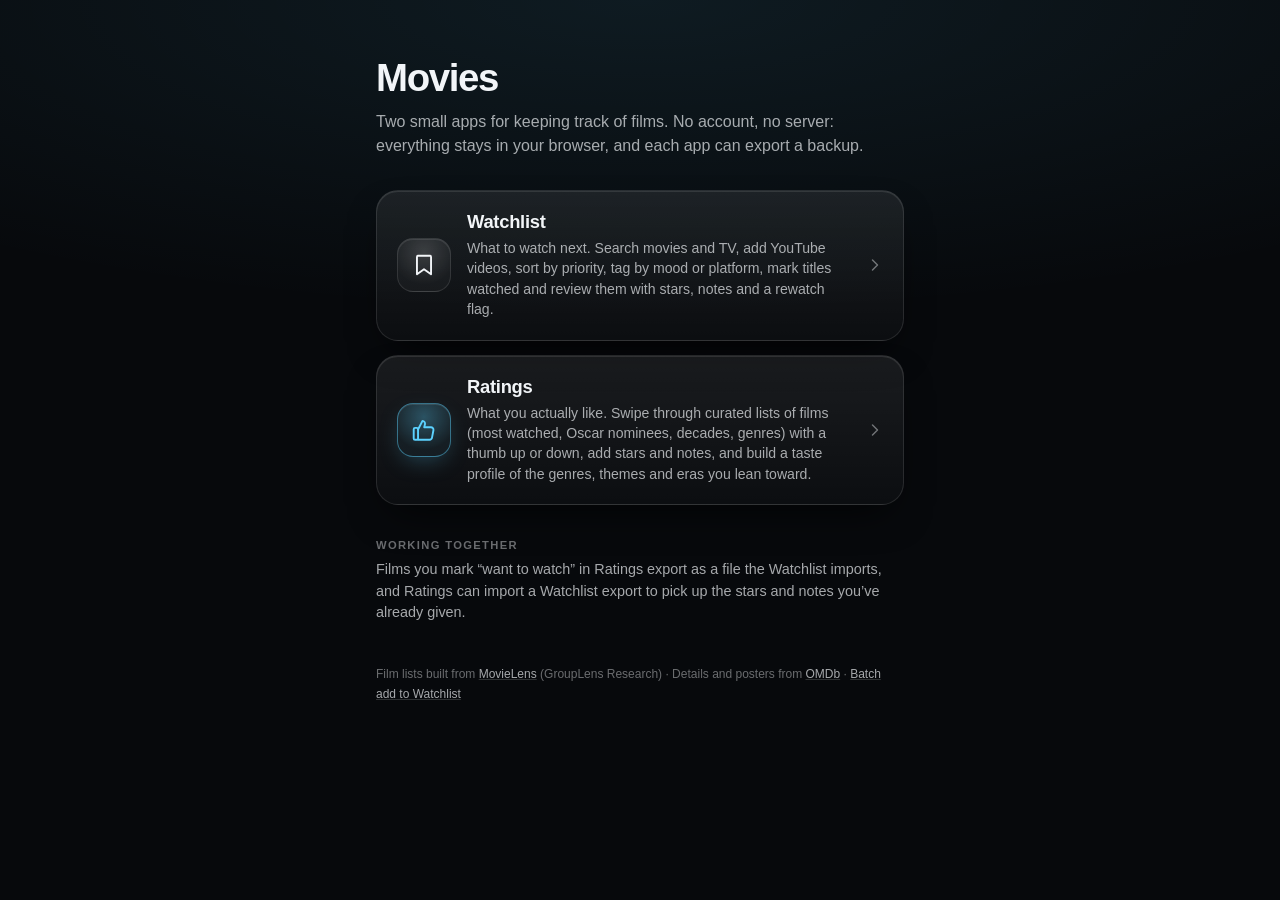
==== index.html @ 8b5b9c66 "Add landing page linking the watchlist and ratings apps index.html describes both apps and how they " ====
<!DOCTYPE html>
<!--
  Landing page: points to the two apps in this project.
-->
<html lang="en">
<head>
<meta charset="UTF-8">
<meta name="viewport" content="width=device-width, initial-scale=1.0, viewport-fit=cover">
<meta http-equiv="Content-Security-Policy" content="default-src 'self'; script-src 'none'; style-src 'self'; img-src 'self'; object-src 'none'; base-uri 'self'; form-action 'none'; frame-ancestors 'none'; upgrade-insecure-requests;">
<meta name="referrer" content="no-referrer">
<meta name="theme-color" content="#07090c">
<meta name="description" content="A movie watchlist and a swipe feed for rating films and building a taste profile. Everything stays in your browser.">
<link rel="apple-touch-icon" href="/watchlist/movie.png">
<link rel="icon" type="image/png" href="/watchlist/movie.png">
<title>Movies</title>
<link rel="stylesheet" href="index.css?v=__APP_VERSION__">
</head>
<body>
<main class="page">
  <header class="intro">
    <h1>Movies</h1>
    <p>Two small apps for keeping track of films. No account, no server: everything stays in your browser, and each app can export a backup.</p>
  </header>

  <a class="app-card" href="watchlist.html">
    <span class="app-icon" aria-hidden="true">
      <svg viewBox="0 0 24 24"><path d="M6.5 3.5h11a1 1 0 0 1 1 1v16l-6.5-4.6-6.5 4.6v-16a1 1 0 0 1 1-1Z"/></svg>
    </span>
    <span class="app-text">
      <span class="app-name">Watchlist</span>
      <span class="app-description">What to watch next. Search movies and TV, add YouTube videos, sort by priority, tag by mood or platform, mark titles watched and review them with stars, notes and a rewatch flag.</span>
    </span>
    <svg class="arrow" viewBox="0 0 24 24" aria-hidden="true"><path d="m9 6 6 6-6 6"/></svg>
  </a>

  <a class="app-card accent" href="ratings.html">
    <span class="app-icon" aria-hidden="true">
      <svg viewBox="0 0 24 24"><rect x="2.5" y="10" width="4" height="11" rx="1.2"/><path d="M6.5 11.5 10.6 3.6c1.6.1 2.7 1.5 2.3 3.1L12.2 9.5h6.2a2.3 2.3 0 0 1 2.3 2.7l-1.3 6.9A2.3 2.3 0 0 1 17.1 21H6.5"/></svg>
    </span>
    <span class="app-text">
      <span class="app-name">Ratings</span>
      <span class="app-description">What you actually like. Swipe through curated lists of films (most watched, Oscar nominees, decades, genres) with a thumb up or down, add stars and notes, and build a taste profile of the genres, themes and eras you lean toward.</span>
    </span>
    <svg class="arrow" viewBox="0 0 24 24" aria-hidden="true"><path d="m9 6 6 6-6 6"/></svg>
  </a>

  <section class="together">
    <h2>Working together</h2>
    <p>Films you mark “want to watch” in Ratings export as a file the Watchlist imports, and Ratings can import a Watchlist export to pick up the stars and notes you’ve already given.</p>
  </section>

  <footer class="credits">
    Film lists built from <a href="https://grouplens.org/datasets/movielens/" rel="noopener">MovieLens</a> (GroupLens Research) ·
    Details and posters from <a href="https://www.omdbapi.com/" rel="noopener">OMDb</a> ·
    <a href="batch-upload.html">Batch add to Watchlist</a>
  </footer>
</main>
</body>
</html>
---- index.css ----
/* ============================================================================
   LANDING PAGE
   Same look as ratings.css: monochrome on near-black, frosted glass, one
   cool accent.
   ============================================================================ */

:root {
  --bg: #07090c;
  --ink: #f2f5f8;
  --ink-2: rgba(242, 245, 248, 0.68);
  --ink-3: rgba(242, 245, 248, 0.42);
  --hairline: rgba(255, 255, 255, 0.11);
  --highlight: inset 0 1px 0 rgba(255, 255, 255, 0.10);
  --accent: #5cd2ff;
  --accent-soft: rgba(92, 210, 255, 0.14);
  --accent-edge: rgba(92, 210, 255, 0.45);
  --accent-glow: rgba(92, 210, 255, 0.35);
  --spring: cubic-bezier(0.34, 1.56, 0.64, 1);
  --ease: cubic-bezier(0.2, 0.8, 0.2, 1);
}

* {
  box-sizing: border-box;
}

html {
  background: var(--bg);
}

body {
  margin: 0;
  min-height: 100vh;
  background: radial-gradient(120% 50% at 50% 0%, rgba(92, 210, 255, 0.09), transparent 70%) var(--bg);
  color: var(--ink);
  font-family: -apple-system, BlinkMacSystemFont, 'SF Pro Text', 'Segoe UI', Roboto, 'Helvetica Neue', sans-serif;
  -webkit-font-smoothing: antialiased;
}

.page {
  max-width: 560px;
  margin: 0 auto;
  padding: calc(env(safe-area-inset-top, 0px) + 56px) 16px calc(env(safe-area-inset-bottom, 0px) + 40px);
}

.intro h1 {
  margin: 0 0 10px;
  font-size: 2.4rem;
  font-weight: 750;
  letter-spacing: -0.035em;
}

.intro p {
  margin: 0 0 32px;
  font-size: 1rem;
  line-height: 1.5;
  color: var(--ink-2);
}

.app-card {
  display: flex;
  align-items: center;
  gap: 16px;
  margin-bottom: 14px;
  padding: 20px 18px 20px 20px;
  border: 1px solid var(--hairline);
  border-radius: 22px;
  background: linear-gradient(180deg, rgba(255, 255, 255, 0.08), rgba(255, 255, 255, 0.025));
  box-shadow: var(--highlight), 0 18px 40px -16px rgba(0, 0, 0, 0.8);
  color: inherit;
  text-decoration: none;
  transition: transform 0.35s var(--spring), border-color 0.25s var(--ease), box-shadow 0.25s var(--ease);
}

.app-icon {
  flex: none;
  display: grid;
  place-items: center;
  width: 54px;
  height: 54px;
  border: 1px solid var(--hairline);
  border-radius: 16px;
  background: radial-gradient(circle at 50% 25%, rgba(255, 255, 255, 0.16), rgba(255, 255, 255, 0.03) 70%);
  box-shadow: var(--highlight);
  color: var(--ink);
}

.accent .app-icon {
  border-color: var(--accent-edge);
  background: radial-gradient(circle at 50% 25%, rgba(92, 210, 255, 0.32), rgba(92, 210, 255, 0.06) 70%);
  box-shadow: var(--highlight), 0 8px 24px -8px var(--accent-glow);
  color: var(--accent);
}

svg {
  fill: none;
  stroke: currentColor;
  stroke-width: 1.75;
  stroke-linecap: round;
  stroke-linejoin: round;
}

.app-icon svg {
  width: 26px;
  height: 26px;
}

.app-text {
  flex: 1;
  min-width: 0;
  display: flex;
  flex-direction: column;
  gap: 5px;
}

.app-name {
  font-size: 1.15rem;
  font-weight: 700;
  letter-spacing: -0.015em;
}

.app-description {
  font-size: 0.88rem;
  line-height: 1.45;
  color: var(--ink-2);
}

.arrow {
  flex: none;
  width: 20px;
  height: 20px;
  color: var(--ink-3);
  transition: transform 0.3s var(--spring), color 0.2s var(--ease);
}

@media (hover: hover) {
  .app-card:hover {
    transform: translateY(-2px);
    border-color: rgba(255, 255, 255, 0.22);
  }

  .app-card.accent:hover {
    border-color: var(--accent-edge);
    box-shadow: var(--highlight), 0 0 0 5px var(--accent-soft), 0 18px 40px -16px rgba(0, 0, 0, 0.8);
  }

  .app-card:hover .arrow {
    transform: translateX(3px);
    color: var(--accent);
  }
}

.app-card:active {
  transform: scale(0.98);
}

.app-card:focus-visible {
  outline: 2px solid var(--accent);
  outline-offset: 3px;
}

.together {
  margin-top: 34px;
}

.together h2 {
  margin: 0 0 8px;
  font-size: 0.7rem;
  font-weight: 650;
  text-transform: uppercase;
  letter-spacing: 0.12em;
  color: var(--ink-3);
}

.together p {
  margin: 0;
  font-size: 0.9rem;
  line-height: 1.5;
  color: var(--ink-2);
}

.credits {
  margin-top: 40px;
  font-size: 0.75rem;
  line-height: 1.7;
  color: var(--ink-3);
}

.credits a {
  color: var(--ink-2);
  text-decoration-color: rgba(242, 245, 248, 0.16);
}

@media (prefers-reduced-motion: reduce) {
  .app-card,
  .arrow {
    transition: none;
  }
}
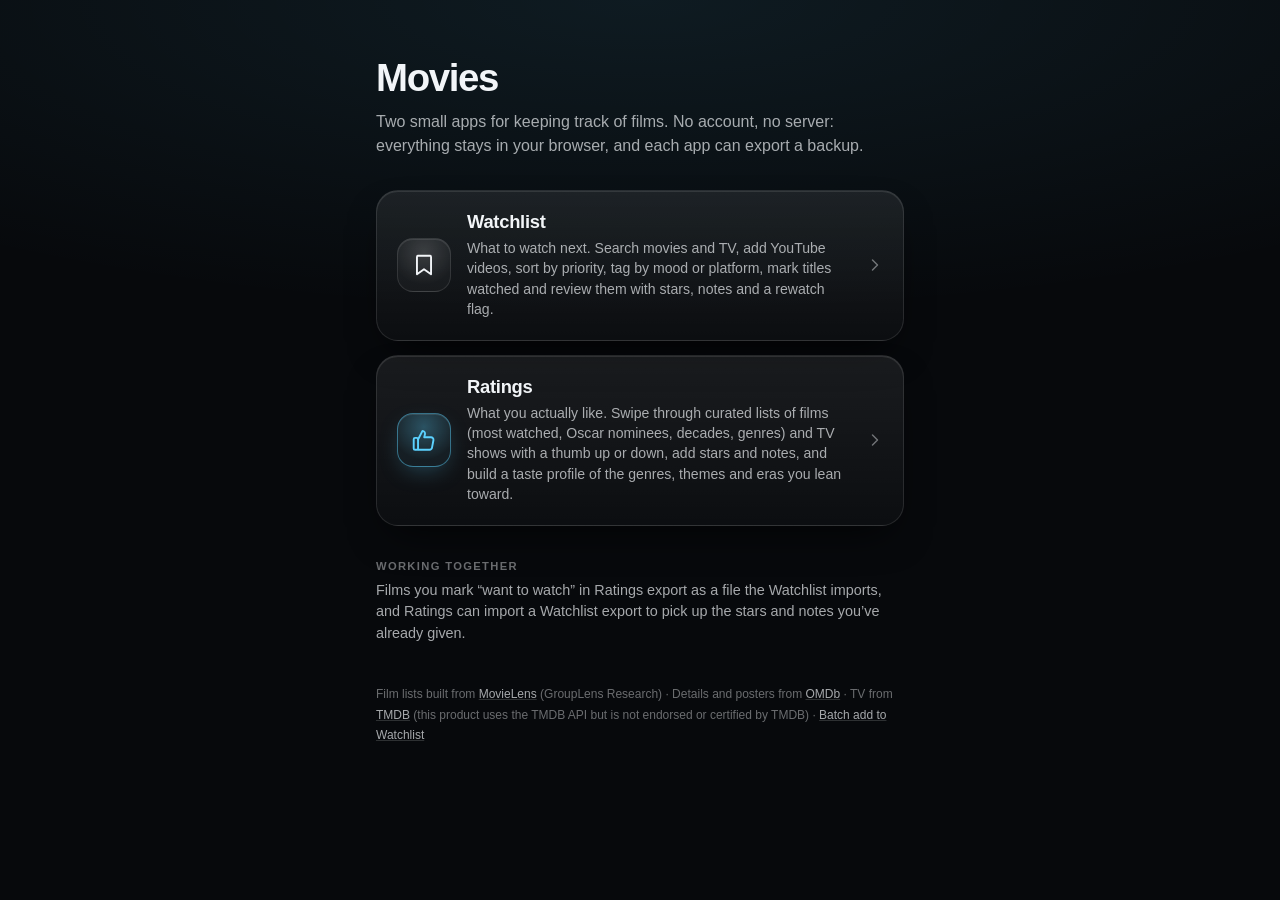
==== commit 70367daa: "Add TV shows to the ratings page via TMDB Enter a free TMDB key in Settings (kept on that device onl" ====
--- a/index.html
+++ b/index.html
@@ -39,7 +39,7 @@
     </span>
     <span class="app-text">
       <span class="app-name">Ratings</span>
-      <span class="app-description">What you actually like. Swipe through curated lists of films (most watched, Oscar nominees, decades, genres) with a thumb up or down, add stars and notes, and build a taste profile of the genres, themes and eras you lean toward.</span>
+      <span class="app-description">What you actually like. Swipe through curated lists of films (most watched, Oscar nominees, decades, genres) and TV shows with a thumb up or down, add stars and notes, and build a taste profile of the genres, themes and eras you lean toward.</span>
     </span>
     <svg class="arrow" viewBox="0 0 24 24" aria-hidden="true"><path d="m9 6 6 6-6 6"/></svg>
   </a>
@@ -52,6 +52,7 @@
   <footer class="credits">
     Film lists built from <a href="https://grouplens.org/datasets/movielens/" rel="noopener">MovieLens</a> (GroupLens Research) ·
     Details and posters from <a href="https://www.omdbapi.com/" rel="noopener">OMDb</a> ·
+    TV from <a href="https://www.themoviedb.org/" rel="noopener">TMDB</a> (this product uses the TMDB API but is not endorsed or certified by TMDB) ·
     <a href="batch-upload.html">Batch add to Watchlist</a>
   </footer>
 </main>
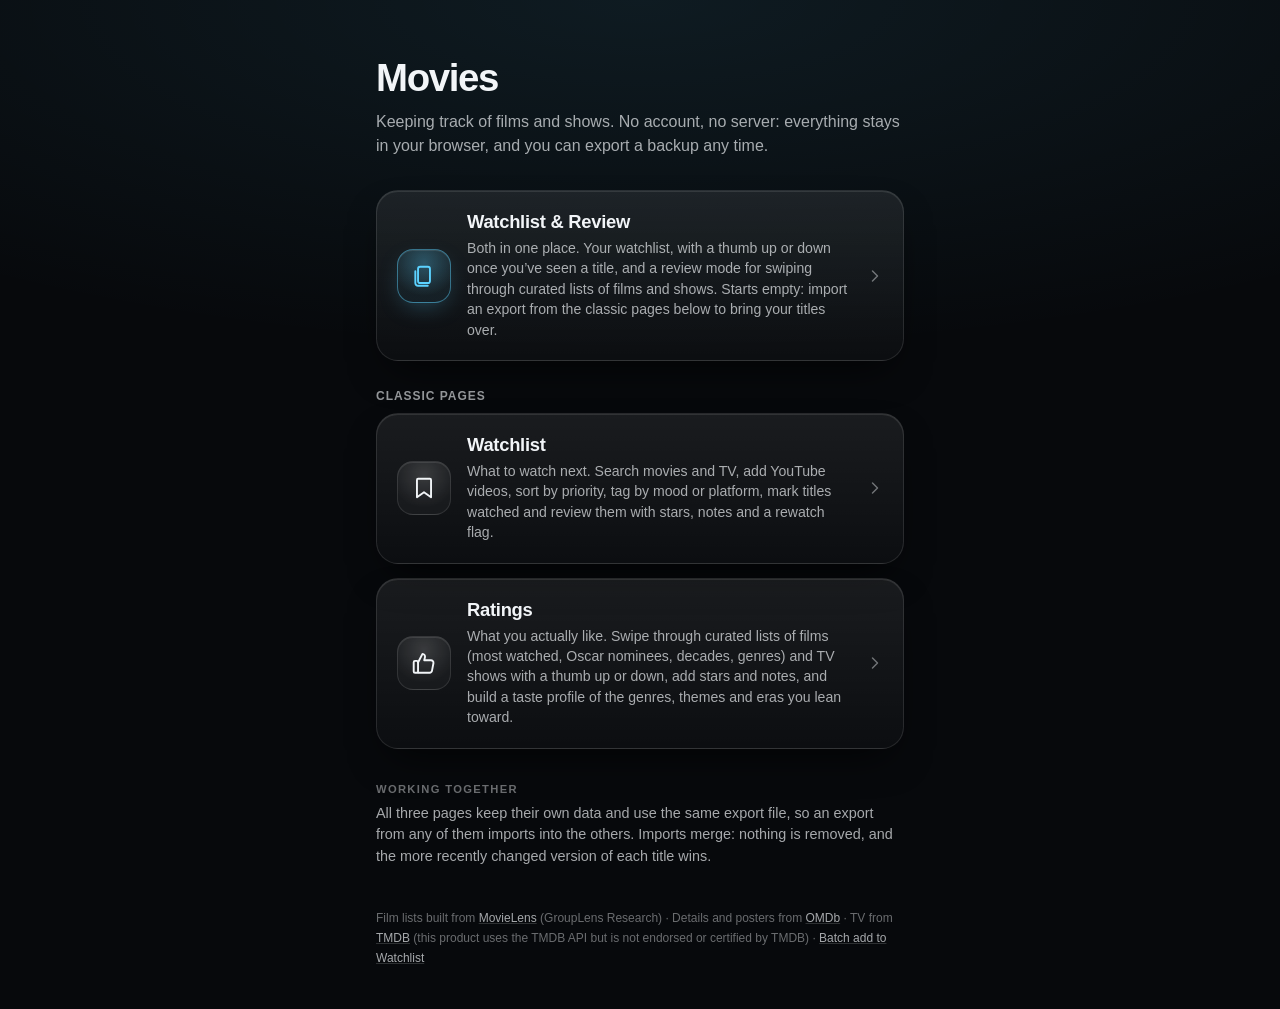
==== commit 6d700d80: "Add app.html: watchlist and review in one page - Watchlist mode: a new view in the ratings design, l" ====
--- a/index.html
+++ b/index.html
@@ -1,4 +1,5 @@
 <!DOCTYPE html>
+<!-- Copyright (c) 2026 Paul Constantinides. Licensed under the MIT License; see LICENSE. -->
 <!--
   Landing page: points to the two apps in this project.
 -->
@@ -19,8 +20,21 @@
 <main class="page">
   <header class="intro">
     <h1>Movies</h1>
-    <p>Two small apps for keeping track of films. No account, no server: everything stays in your browser, and each app can export a backup.</p>
+    <p>Keeping track of films and shows. No account, no server: everything stays in your browser, and you can export a backup any time.</p>
   </header>
+
+  <a class="app-card accent" href="app.html">
+    <span class="app-icon" aria-hidden="true">
+      <svg viewBox="0 0 24 24"><rect x="6.5" y="3.5" width="11" height="15" rx="2"/><path d="M4 7.5v11a2.5 2.5 0 0 0 2.5 2.5h9"/></svg>
+    </span>
+    <span class="app-text">
+      <span class="app-name">Watchlist &amp; Review</span>
+      <span class="app-description">Both in one place. Your watchlist, with a thumb up or down once you’ve seen a title, and a review mode for swiping through curated lists of films and shows. Starts empty: import an export from the classic pages below to bring your titles over.</span>
+    </span>
+    <svg class="arrow" viewBox="0 0 24 24" aria-hidden="true"><path d="m9 6 6 6-6 6"/></svg>
+  </a>
+
+  <h2 class="section-label">Classic pages</h2>
 
   <a class="app-card" href="watchlist.html">
     <span class="app-icon" aria-hidden="true">
@@ -33,7 +47,7 @@
     <svg class="arrow" viewBox="0 0 24 24" aria-hidden="true"><path d="m9 6 6 6-6 6"/></svg>
   </a>
 
-  <a class="app-card accent" href="ratings.html">
+  <a class="app-card" href="ratings.html">
     <span class="app-icon" aria-hidden="true">
       <svg viewBox="0 0 24 24"><rect x="2.5" y="10" width="4" height="11" rx="1.2"/><path d="M6.5 11.5 10.6 3.6c1.6.1 2.7 1.5 2.3 3.1L12.2 9.5h6.2a2.3 2.3 0 0 1 2.3 2.7l-1.3 6.9A2.3 2.3 0 0 1 17.1 21H6.5"/></svg>
     </span>
@@ -46,7 +60,7 @@
 
   <section class="together">
     <h2>Working together</h2>
-    <p>Films you mark “want to watch” in Ratings export as a file the Watchlist imports, and Ratings can import a Watchlist export to pick up the stars and notes you’ve already given.</p>
+    <p>All three pages keep their own data and use the same export file, so an export from any of them imports into the others. Imports merge: nothing is removed, and the more recently changed version of each title wins.</p>
   </section>
 
   <footer class="credits">
--- a/index.css
+++ b/index.css
@@ -1,3 +1,4 @@
+/* Copyright (c) 2026 Paul Constantinides. Licensed under the MIT License; see LICENSE. */
 /* ============================================================================
    LANDING PAGE
    Same look as ratings.css: monochrome on near-black, frosted glass, one
@@ -196,3 +197,12 @@
     transition: none;
   }
 }
+
+.section-label {
+  margin: 28px 0 10px;
+  font-size: 0.75rem;
+  font-weight: 650;
+  letter-spacing: 0.08em;
+  text-transform: uppercase;
+  opacity: 0.6;
+}
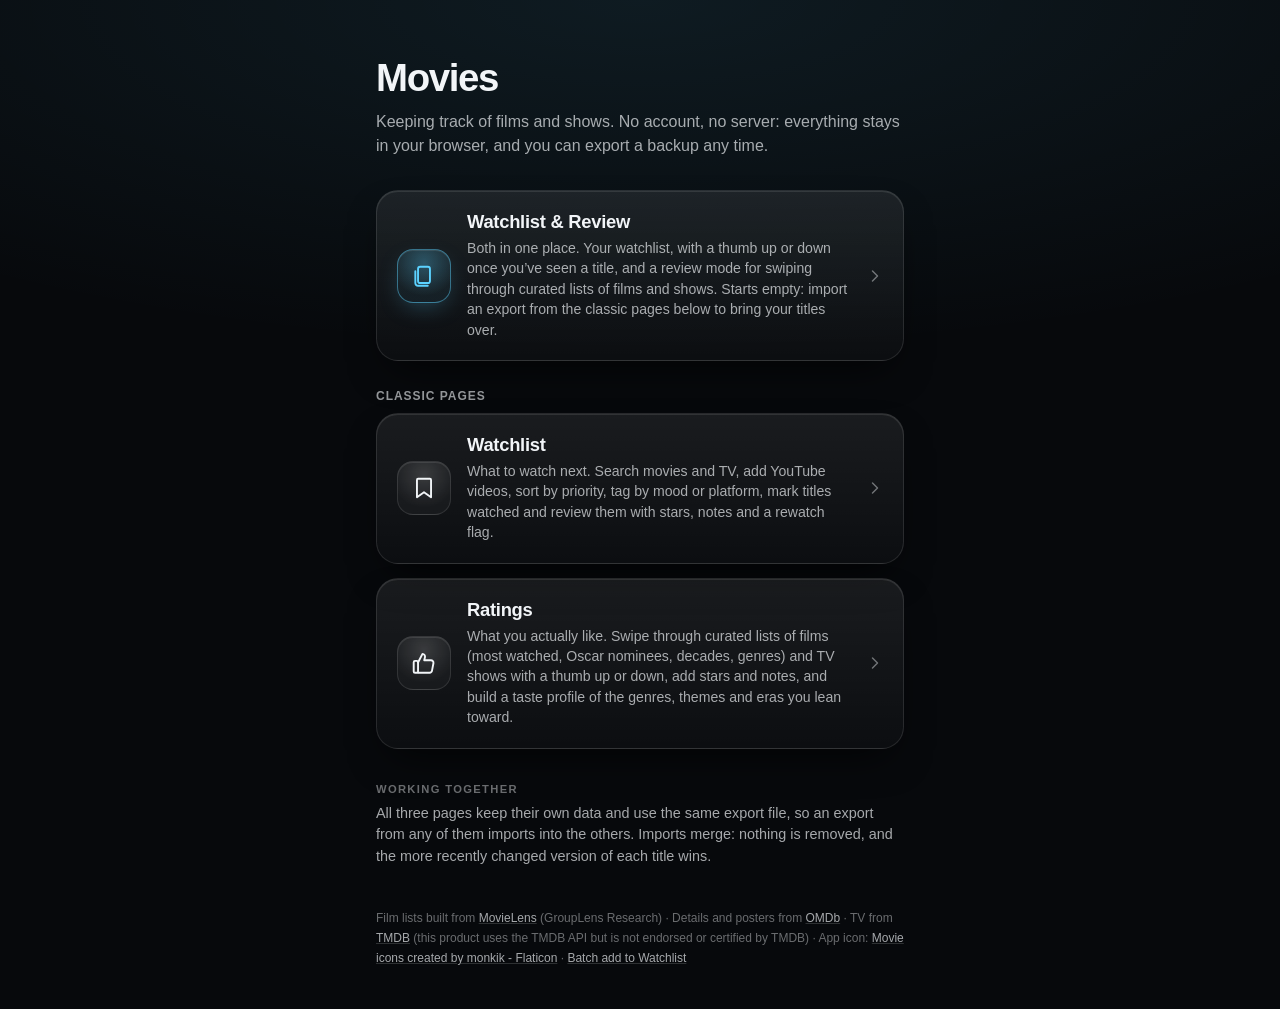
==== commit 4f80df1f: "Forgiving search, bolder themes, Appearance setting, icon credit - Search (review and add sheet): su" ====
--- a/index.html
+++ b/index.html
@@ -11,8 +11,9 @@
 <meta name="referrer" content="no-referrer">
 <meta name="theme-color" content="#07090c">
 <meta name="description" content="A movie watchlist and a swipe feed for rating films and building a taste profile. Everything stays in your browser.">
-<link rel="apple-touch-icon" href="/watchlist/movie.png">
-<link rel="icon" type="image/png" href="/watchlist/movie.png">
+<link rel="apple-touch-icon" href="icons/apple-touch-icon.png">
+<link rel="icon" type="image/png" sizes="32x32" href="icons/favicon-32.png">
+<link rel="icon" type="image/png" sizes="192x192" href="icons/icon-192.png">
 <title>Movies</title>
 <link rel="stylesheet" href="index.css?v=__APP_VERSION__">
 </head>
@@ -67,6 +68,7 @@
     Film lists built from <a href="https://grouplens.org/datasets/movielens/" rel="noopener">MovieLens</a> (GroupLens Research) ·
     Details and posters from <a href="https://www.omdbapi.com/" rel="noopener">OMDb</a> ·
     TV from <a href="https://www.themoviedb.org/" rel="noopener">TMDB</a> (this product uses the TMDB API but is not endorsed or certified by TMDB) ·
+    App icon: <a href="https://www.flaticon.com/free-icons/movie" title="movie icons" rel="noopener">Movie icons created by monkik - Flaticon</a> ·
     <a href="batch-upload.html">Batch add to Watchlist</a>
   </footer>
 </main>
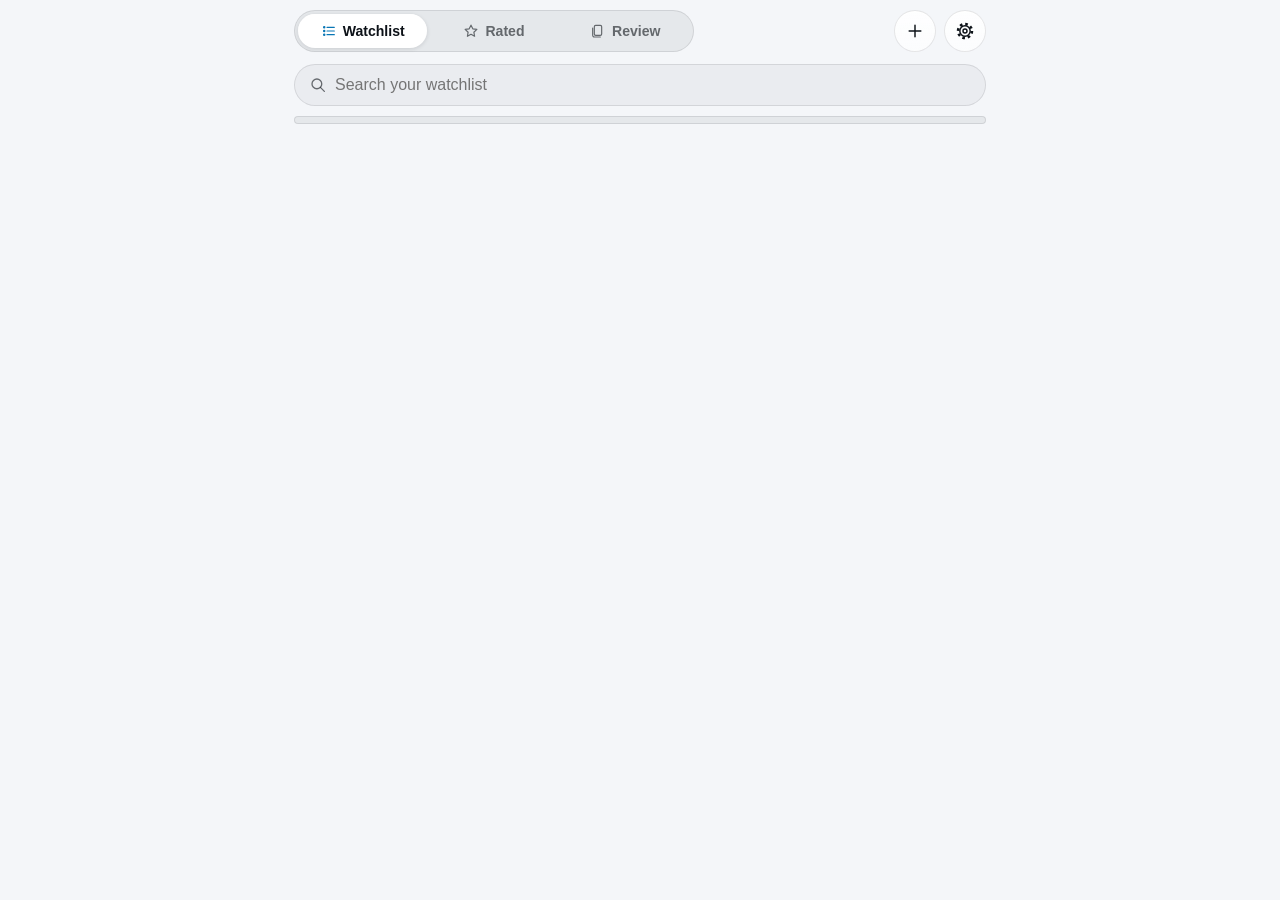
==== commit 8004982c: "Retire the classic pages; review pass across the codebase Classic pages: - watchlist.html, ratings.h" ====
--- a/index.html
+++ b/index.html
@@ -1,76 +1,18 @@
 <!DOCTYPE html>
 <!-- Copyright (c) 2026 Paul Constantinides. Licensed under the MIT License; see LICENSE. -->
-<!--
-  Landing page: points to the two apps in this project.
--->
+<!-- The site's front door: opens the app (app.html). -->
 <html lang="en">
 <head>
 <meta charset="UTF-8">
-<meta name="viewport" content="width=device-width, initial-scale=1.0, viewport-fit=cover">
-<meta http-equiv="Content-Security-Policy" content="default-src 'self'; script-src 'none'; style-src 'self'; img-src 'self'; object-src 'none'; base-uri 'self'; form-action 'none'; frame-ancestors 'none'; upgrade-insecure-requests;">
-<meta name="referrer" content="no-referrer">
-<meta name="theme-color" content="#07090c">
-<meta name="description" content="A movie watchlist and a swipe feed for rating films and building a taste profile. Everything stays in your browser.">
+<meta name="viewport" content="width=device-width, initial-scale=1.0">
+<meta http-equiv="Content-Security-Policy" content="default-src 'none'; img-src 'self'; base-uri 'none'; form-action 'none'">
+<meta http-equiv="refresh" content="0; url=app.html">
+<meta name="apple-mobile-web-app-capable" content="yes">
+<title>Movies</title>
 <link rel="apple-touch-icon" href="icons/apple-touch-icon.png">
 <link rel="icon" type="image/png" sizes="32x32" href="icons/favicon-32.png">
-<link rel="icon" type="image/png" sizes="192x192" href="icons/icon-192.png">
-<title>Movies</title>
-<link rel="stylesheet" href="index.css?v=__APP_VERSION__">
 </head>
 <body>
-<main class="page">
-  <header class="intro">
-    <h1>Movies</h1>
-    <p>Keeping track of films and shows. No account, no server: everything stays in your browser, and you can export a backup any time.</p>
-  </header>
-
-  <a class="app-card accent" href="app.html">
-    <span class="app-icon" aria-hidden="true">
-      <svg viewBox="0 0 24 24"><rect x="6.5" y="3.5" width="11" height="15" rx="2"/><path d="M4 7.5v11a2.5 2.5 0 0 0 2.5 2.5h9"/></svg>
-    </span>
-    <span class="app-text">
-      <span class="app-name">Watchlist &amp; Review</span>
-      <span class="app-description">Both in one place. Your watchlist, with a thumb up or down once you’ve seen a title, and a review mode for swiping through curated lists of films and shows. Starts empty: import an export from the classic pages below to bring your titles over.</span>
-    </span>
-    <svg class="arrow" viewBox="0 0 24 24" aria-hidden="true"><path d="m9 6 6 6-6 6"/></svg>
-  </a>
-
-  <h2 class="section-label">Classic pages</h2>
-
-  <a class="app-card" href="watchlist.html">
-    <span class="app-icon" aria-hidden="true">
-      <svg viewBox="0 0 24 24"><path d="M6.5 3.5h11a1 1 0 0 1 1 1v16l-6.5-4.6-6.5 4.6v-16a1 1 0 0 1 1-1Z"/></svg>
-    </span>
-    <span class="app-text">
-      <span class="app-name">Watchlist</span>
-      <span class="app-description">What to watch next. Search movies and TV, add YouTube videos, sort by priority, tag by mood or platform, mark titles watched and review them with stars, notes and a rewatch flag.</span>
-    </span>
-    <svg class="arrow" viewBox="0 0 24 24" aria-hidden="true"><path d="m9 6 6 6-6 6"/></svg>
-  </a>
-
-  <a class="app-card" href="ratings.html">
-    <span class="app-icon" aria-hidden="true">
-      <svg viewBox="0 0 24 24"><rect x="2.5" y="10" width="4" height="11" rx="1.2"/><path d="M6.5 11.5 10.6 3.6c1.6.1 2.7 1.5 2.3 3.1L12.2 9.5h6.2a2.3 2.3 0 0 1 2.3 2.7l-1.3 6.9A2.3 2.3 0 0 1 17.1 21H6.5"/></svg>
-    </span>
-    <span class="app-text">
-      <span class="app-name">Ratings</span>
-      <span class="app-description">What you actually like. Swipe through curated lists of films (most watched, Oscar nominees, decades, genres) and TV shows with a thumb up or down, add stars and notes, and build a taste profile of the genres, themes and eras you lean toward.</span>
-    </span>
-    <svg class="arrow" viewBox="0 0 24 24" aria-hidden="true"><path d="m9 6 6 6-6 6"/></svg>
-  </a>
-
-  <section class="together">
-    <h2>Working together</h2>
-    <p>All three pages keep their own data and use the same export file, so an export from any of them imports into the others. Imports merge: nothing is removed, and the more recently changed version of each title wins.</p>
-  </section>
-
-  <footer class="credits">
-    Film lists built from <a href="https://grouplens.org/datasets/movielens/" rel="noopener">MovieLens</a> (GroupLens Research) ·
-    Details and posters from <a href="https://www.omdbapi.com/" rel="noopener">OMDb</a> ·
-    TV from <a href="https://www.themoviedb.org/" rel="noopener">TMDB</a> (this product uses the TMDB API but is not endorsed or certified by TMDB) ·
-    App icon: <a href="https://www.flaticon.com/free-icons/movie" title="movie icons" rel="noopener">Movie icons created by monkik - Flaticon</a> ·
-    <a href="batch-upload.html">Batch add to Watchlist</a>
-  </footer>
-</main>
+<p><a href="app.html">Open Movies</a></p>
 </body>
 </html>
